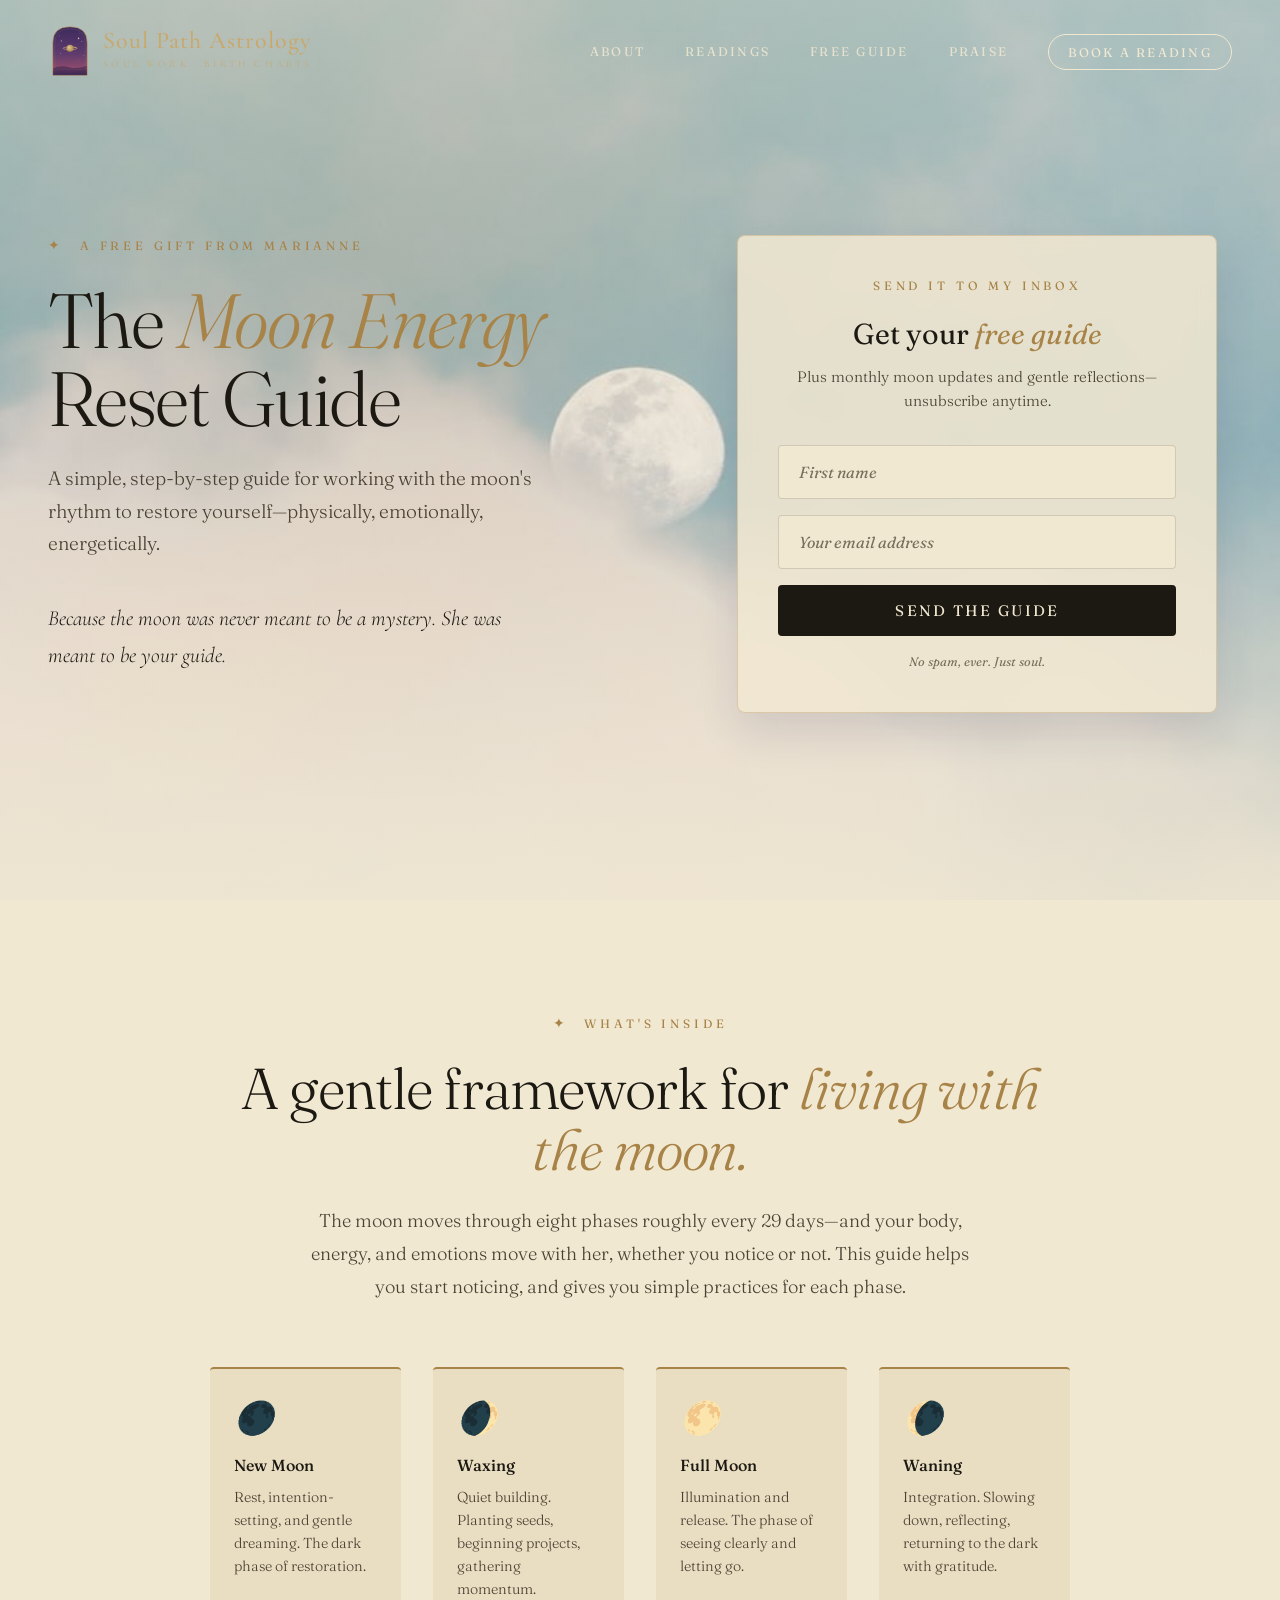
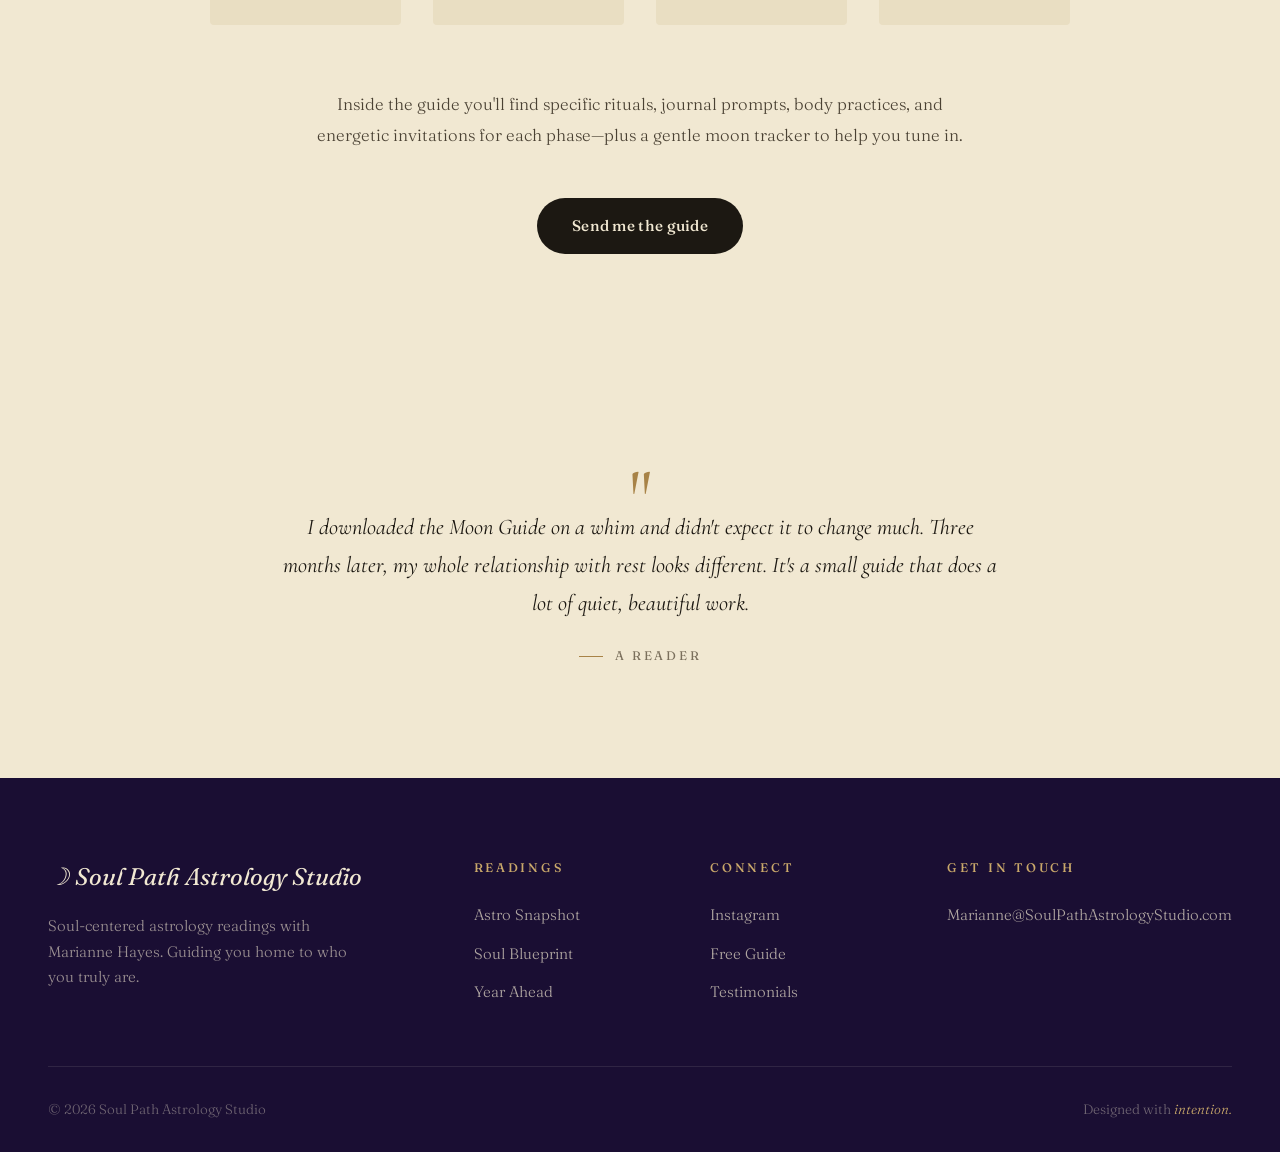
==== free-guide.html @ 790f0079 "Add files via upload" ====
<!DOCTYPE html>
<html lang="en">
<head>
<meta charset="UTF-8">
<meta name="viewport" content="width=device-width, initial-scale=1.0">
<title>Free Moon Energy Reset Guide — Soul Path Astrology Studio</title>
<meta name="description" content="A free step-by-step guide for working with the Moon to restore physically and emotionally. By Marianne Hayes.">
<link rel="preconnect" href="https://fonts.googleapis.com">
<link rel="preconnect" href="https://fonts.gstatic.com" crossorigin>
<link href="https://fonts.googleapis.com/css2?family=Fraunces:ital,opsz,wght@0,9..144,300;0,9..144,400;0,9..144,500;0,9..144,600;1,9..144,300;1,9..144,400;1,9..144,500&family=Cormorant+Garamond:ital,wght@0,300;0,400;0,500;1,300;1,400;1,500&display=swap" rel="stylesheet">
<link rel="stylesheet" href="styles.css">
</head>
<body>

<!-- NAVIGATION -->
<nav class="main-nav" id="mainNav">
  <a href="index.html" class="logo">
    <svg class="logo-mark" viewBox="0 0 80 100" xmlns="http://www.w3.org/2000/svg">
      <defs>
        <linearGradient id="logoSky" x1="0" y1="0" x2="0" y2="1">
          <stop offset="0%" stop-color="#3D2A5C"/>
          <stop offset="55%" stop-color="#5D3B6E"/>
          <stop offset="85%" stop-color="#8C4A6B"/>
          <stop offset="100%" stop-color="#3D2854"/>
        </linearGradient>
        <radialGradient id="saturnGrad" cx="40%" cy="40%" r="60%">
          <stop offset="0%" stop-color="#E0C896"/>
          <stop offset="100%" stop-color="#A88347"/>
        </radialGradient>
      </defs>
      <path d="M 8 95 L 8 35 Q 8 5 40 5 Q 72 5 72 35 L 72 95 Z" fill="url(#logoSky)" stroke="#C9A86A" stroke-width="1.2"/>
      <path d="M 12 92 L 12 36 Q 12 9 40 9 Q 68 9 68 36 L 68 92" fill="none" stroke="#C9A86A" stroke-width="0.4" opacity="0.5"/>
      <g fill="#F1E8D2">
        <circle cx="20" cy="22" r="0.6" opacity="0.7"/><circle cx="58" cy="18" r="0.5" opacity="0.6"/>
        <circle cx="62" cy="32" r="0.8" opacity="0.9"/><circle cx="18" cy="38" r="0.5" opacity="0.6"/>
        <circle cx="22" cy="55" r="0.7" opacity="0.7"/><circle cx="14" cy="70" r="0.5" opacity="0.5"/>
        <circle cx="65" cy="58" r="0.6" opacity="0.7"/><circle cx="55" cy="68" r="0.5" opacity="0.6"/>
      </g>
      <g fill="#F1E8D2" opacity="0.95">
        <path d="M 56 24 L 56.6 26 L 58.5 26.5 L 56.6 27 L 56 29 L 55.4 27 L 53.5 26.5 L 55.4 26 Z"/>
        <path d="M 24 30 L 24.4 31.2 L 25.6 31.5 L 24.4 31.8 L 24 33 L 23.6 31.8 L 22.4 31.5 L 23.6 31.2 Z"/>
        <path d="M 50 42 L 50.4 43 L 51.4 43.3 L 50.4 43.6 L 50 44.5 L 49.6 43.6 L 48.6 43.3 L 49.6 43 Z"/>
      </g>
      <ellipse cx="40" cy="45" rx="13" ry="2.5" fill="none" stroke="#C9A86A" stroke-width="0.9"/>
      <ellipse cx="40" cy="45" rx="13" ry="2.5" fill="none" stroke="#DDBE7E" stroke-width="0.4" opacity="0.6"/>
      <circle cx="40" cy="45" r="6.5" fill="url(#saturnGrad)"/>
      <ellipse cx="40" cy="45" rx="13" ry="2.5" fill="none" stroke="#C9A86A" stroke-width="0.9" stroke-dasharray="9 30" stroke-dashoffset="-6"/>
      <path d="M 9 82 Q 22 76 38 80 Q 52 84 71 78 L 71 95 L 9 95 Z" fill="#3D2854" opacity="0.6"/>
      <path d="M 9 86 Q 22 82 38 84 Q 52 86 71 83" fill="none" stroke="#C9A86A" stroke-width="0.3" opacity="0.4"/>
    </svg>
    <div>
      <div class="logo-text">Soul Path Astrology</div>
      <span class="logo-sub">Soul Work · Birth Charts</span>
    </div>
  </a>
  <button class="menu-toggle" id="menuToggle">☰</button>
  <ul class="nav-links" id="navLinks">
    <li><a href="index.html#about">About</a></li>
    <li><a href="index.html#readings">Readings</a></li>
    <li><a href="free-guide.html">Free Guide</a></li>
    <li><a href="index.html#testimonials">Praise</a></li>
    <li><a href="index.html#readings" class="nav-cta">Book a Reading</a></li>
  </ul>
</nav>

<!-- GUIDE HERO with moon photo background -->
<header class="guide-hero">
  <div class="guide-hero-content">
    <div>
      <div class="section-label">A Free Gift From Marianne</div>
      <h1>The <em>Moon Energy</em> Reset Guide</h1>
      <p class="lede">
        A simple, step-by-step guide for working with the moon's rhythm 
        to restore yourself—physically, emotionally, energetically.
      </p>
      <p class="lede" style="font-style: italic; font-family: 'Cormorant Garamond', serif; font-size: 1.35rem; color: var(--ink); max-width: 480px;">
        Because the moon was never meant to be a mystery. She was meant to be your guide.
      </p>
    </div>
    <div>
      <form class="guide-form" onsubmit="event.preventDefault(); this.querySelector('button').textContent='✓ Check Your Inbox'; this.querySelector('button').style.background='var(--gold)'; this.querySelector('button').style.color='var(--ink)';">
        <div class="guide-form-label">Send it to my inbox</div>
        <h3>Get your <em>free guide</em></h3>
        <p>Plus monthly moon updates and gentle reflections—unsubscribe anytime.</p>
        <input type="text" placeholder="First name" required>
        <input type="email" placeholder="Your email address" required>
        <button type="submit">Send the guide</button>
        <div class="guide-form-note">No spam, ever. Just soul.</div>
      </form>
    </div>
  </div>
</header>

<!-- WHAT'S INSIDE -->
<section class="guide-content">
  <div class="guide-content-inner">
    <div class="section-label" style="justify-content: center;">What's Inside</div>
    <h2>A gentle framework for <em>living with the moon.</em></h2>
    <p style="font-size: 1.15rem; line-height: 1.8; color: var(--ink-soft); max-width: 680px; margin: 1.5rem auto 0; font-weight: 300;">
      The moon moves through eight phases roughly every 29 days—and your body, energy, and 
      emotions move with her, whether you notice or not. This guide helps you start noticing, 
      and gives you simple practices for each phase.
    </p>
    
    <div class="guide-preview-grid">
      <div class="guide-preview-item">
        <span class="guide-preview-phase">🌑</span>
        <h4>New Moon</h4>
        <p>Rest, intention-setting, and gentle dreaming. The dark phase of restoration.</p>
      </div>
      <div class="guide-preview-item">
        <span class="guide-preview-phase">🌒</span>
        <h4>Waxing</h4>
        <p>Quiet building. Planting seeds, beginning projects, gathering momentum.</p>
      </div>
      <div class="guide-preview-item">
        <span class="guide-preview-phase">🌕</span>
        <h4>Full Moon</h4>
        <p>Illumination and release. The phase of seeing clearly and letting go.</p>
      </div>
      <div class="guide-preview-item">
        <span class="guide-preview-phase">🌘</span>
        <h4>Waning</h4>
        <p>Integration. Slowing down, reflecting, returning to the dark with gratitude.</p>
      </div>
    </div>
    
    <p style="font-size: 1.05rem; line-height: 1.8; color: var(--ink-soft); max-width: 680px; margin: 2rem auto; font-weight: 300; text-align: center;">
      Inside the guide you'll find specific rituals, journal prompts, body practices, and 
      energetic invitations for each phase—plus a gentle moon tracker to help you tune in.
    </p>
    
    <div style="text-align: center; margin-top: 3rem;">
      <a href="#top" class="btn-primary" style="background: var(--ink); color: var(--cream);">Send me the guide</a>
    </div>
  </div>
</section>

<!-- TESTIMONIAL -->
<section class="testimonials" style="padding: 5rem 3rem;">
  <div class="container">
    <div class="testimonial" style="max-width: 720px; margin: 0 auto; text-align: center;">
      <span class="testimonial-mark" style="margin: 0 auto;">"</span>
      <p style="font-size: 1.4rem;">
        I downloaded the Moon Guide on a whim and didn't expect it to change much. 
        Three months later, my whole relationship with rest looks different. It's a 
        small guide that does a lot of quiet, beautiful work.
      </p>
      <div class="testimonial-author" style="justify-content: center;">A reader</div>
    </div>
  </div>
</section>

<!-- FOOTER -->
<footer>
  <div class="footer-grid">
    <div class="footer-brand">
      <h3>☽ Soul Path Astrology Studio</h3>
      <p>Soul-centered astrology readings with Marianne Hayes. Guiding you home to who you truly are.</p>
    </div>
    <div class="footer-col">
      <h4>Readings</h4>
      <ul>
        <li><a href="astro-snapshot.html">Astro Snapshot</a></li>
        <li><a href="soul-blueprint.html">Soul Blueprint</a></li>
        <li><a href="year-ahead.html">Year Ahead</a></li>
      </ul>
    </div>
    <div class="footer-col">
      <h4>Connect</h4>
      <ul>
        <li><a href="https://www.instagram.com/soulpathastrostudio/">Instagram</a></li>
        <li><a href="free-guide.html">Free Guide</a></li>
        <li><a href="index.html#testimonials">Testimonials</a></li>
      </ul>
    </div>
    <div class="footer-col">
      <h4>Get in Touch</h4>
      <ul>
        <li><a href="mailto:Marianne@SoulPathAstrologyStudio.com">Marianne@SoulPathAstrologyStudio.com</a></li>
      </ul>
    </div>
  </div>
  <div class="footer-bottom">
    <div>© 2026 Soul Path Astrology Studio</div>
    <div>Designed with <em>intention.</em></div>
  </div>
</footer>

<script src="script.js"></script>
</body>
</html>
---- styles.css ----
/* ============================================================
   SOUL PATH ASTROLOGY — Shared Stylesheet
   ============================================================ */

:root {
  --cream: #F1E8D2;
  --cream-warm: #E9DEC2;
  --cream-deep: #DDD0AE;
  --ink: #1C1812;
  --ink-soft: #4A4133;
  --ink-mute: #7A6F5C;
  --gold: #A88347;
  --gold-light: #C9A86A;
  --gold-bright: #DDBE7E;
  --night: #2D2150;
  --night-deep: #1A0E33;
  --night-glow: #5D3B7C;
  --night-rose: #8C4A6B;
  --pink-mist: #E8C6D8;
  --terra: #8C4A38;
}

* { box-sizing: border-box; margin: 0; padding: 0; }
html { scroll-behavior: smooth; }

body {
  font-family: 'Fraunces', Georgia, serif;
  background: var(--cream);
  color: var(--ink);
  line-height: 1.6;
  font-weight: 400;
  overflow-x: hidden;
}

img { display: block; max-width: 100%; }

/* ===== NAVIGATION ===== */
nav.main-nav {
  position: fixed;
  top: 0; left: 0; right: 0;
  z-index: 100;
  padding: 1.5rem 3rem;
  display: flex;
  justify-content: space-between;
  align-items: center;
  transition: background 0.4s ease, padding 0.4s ease, box-shadow 0.4s ease;
}

nav.main-nav.scrolled,
nav.main-nav.solid {
  background: var(--cream);
  padding: 1rem 3rem;
  box-shadow: 0 1px 0 rgba(28,24,18,0.06);
}

.logo {
  display: flex;
  align-items: center;
  gap: 0.7rem;
  text-decoration: none;
  transition: opacity 0.3s;
}

.logo:hover { opacity: 0.85; }

.logo-mark {
  width: 44px;
  height: 54px;
  flex-shrink: 0;
}

.logo-text {
  font-family: 'Cormorant Garamond', serif;
  font-size: 1.5rem;
  font-weight: 500;
  letter-spacing: 0.04em;
  color: var(--gold-light);
  line-height: 1;
  transition: color 0.4s;
  white-space: nowrap;
}

nav.main-nav.scrolled .logo-text,
nav.main-nav.solid .logo-text { color: var(--gold); }

.logo-sub {
  display: block;
  font-family: 'Cormorant Garamond', serif;
  font-size: 0.62rem;
  letter-spacing: 0.32em;
  text-transform: uppercase;
  color: var(--gold-light);
  margin-top: 4px;
  opacity: 0.8;
  transition: color 0.4s;
}

nav.main-nav.scrolled .logo-sub,
nav.main-nav.solid .logo-sub { color: var(--gold); }

.nav-links {
  display: flex;
  gap: 2.5rem;
  list-style: none;
  align-items: center;
}

.nav-links a {
  color: var(--cream);
  text-decoration: none;
  font-size: 0.78rem;
  letter-spacing: 0.18em;
  text-transform: uppercase;
  font-weight: 400;
  transition: color 0.4s, opacity 0.3s;
  opacity: 0.85;
}

nav.main-nav.scrolled .nav-links a,
nav.main-nav.solid .nav-links a { color: var(--ink); }

.nav-links a:hover { opacity: 1; color: var(--gold-light); }
nav.main-nav.scrolled .nav-links a:hover,
nav.main-nav.solid .nav-links a:hover { color: var(--gold); }

.nav-cta {
  border: 1px solid currentColor;
  padding: 0.6rem 1.2rem !important;
  border-radius: 999px;
  opacity: 1 !important;
}

.menu-toggle { display: none; background: none; border: none; color: var(--gold-light); cursor: pointer; font-size: 1.4rem; }
nav.main-nav.scrolled .menu-toggle,
nav.main-nav.solid .menu-toggle { color: var(--gold); }

/* ===== HERO ===== */
.hero {
  min-height: 100vh;
  background: var(--night);
  color: var(--cream);
  position: relative;
  overflow: hidden;
  display: flex;
  align-items: center;
  padding: 8rem 3rem 6rem;
}

.hero::before {
  content: "";
  position: absolute;
  inset: 0;
  background: 
    radial-gradient(ellipse at 15% 25%, rgba(221,190,126,0.15) 0%, transparent 45%),
    radial-gradient(ellipse at 85% 75%, rgba(140,74,107,0.22) 0%, transparent 55%),
    radial-gradient(ellipse at 50% 100%, rgba(93,59,124,0.4) 0%, transparent 60%),
    var(--night);
  z-index: 0;
}

.stars {
  position: absolute;
  inset: 0;
  z-index: 1;
  opacity: 0.85;
  pointer-events: none;
}

.star {
  position: absolute;
  background: var(--cream);
  border-radius: 50%;
  animation: twinkle 4s ease-in-out infinite;
}

.star.big {
  box-shadow: 0 0 6px rgba(241,232,210,0.8), 0 0 12px rgba(221,190,126,0.4);
}

.star.glow {
  background: var(--gold-bright);
  box-shadow: 0 0 8px rgba(221,190,126,0.8);
}

.shooting-star {
  position: absolute;
  width: 80px;
  height: 1px;
  background: linear-gradient(90deg, transparent, var(--cream), transparent);
  opacity: 0;
  animation: shoot 12s ease-in infinite;
}

@keyframes twinkle {
  0%, 100% { opacity: 0.25; transform: scale(0.85); }
  50% { opacity: 1; transform: scale(1); }
}

@keyframes shoot {
  0% { opacity: 0; transform: translateX(0) translateY(0) rotate(20deg); }
  10% { opacity: 0.9; }
  20% { opacity: 0; transform: translateX(400px) translateY(140px) rotate(20deg); }
  100% { opacity: 0; transform: translateX(400px) translateY(140px) rotate(20deg); }
}

.hero-content {
  position: relative;
  z-index: 2;
  max-width: 1400px;
  margin: 0 auto;
  width: 100%;
  display: grid;
  grid-template-columns: 1.2fr 1fr;
  gap: 4rem;
  align-items: center;
}

.eyebrow {
  font-size: 0.75rem;
  letter-spacing: 0.32em;
  text-transform: uppercase;
  color: var(--gold-light);
  margin-bottom: 2rem;
  display: flex;
  align-items: center;
  gap: 1rem;
  opacity: 0;
  animation: fadeUp 1s ease 0.2s forwards;
}

.eyebrow::before {
  content: "";
  width: 40px;
  height: 1px;
  background: var(--gold-light);
}

.hero h1 {
  font-family: 'Fraunces', serif;
  font-size: clamp(3rem, 7vw, 5.8rem);
  line-height: 0.98;
  font-weight: 300;
  letter-spacing: -0.02em;
  margin-bottom: 2rem;
  opacity: 0;
  animation: fadeUp 1.2s ease 0.4s forwards;
}

.hero h1 em {
  font-style: italic;
  font-weight: 400;
  color: var(--gold-light);
  font-feature-settings: "swsh" 1;
}

.hero-tagline {
  font-size: 1.15rem;
  line-height: 1.7;
  color: rgba(241,232,210,0.85);
  max-width: 480px;
  margin-bottom: 3rem;
  font-weight: 300;
  opacity: 0;
  animation: fadeUp 1.2s ease 0.6s forwards;
}

.hero-ctas {
  display: flex;
  gap: 1.5rem;
  align-items: center;
  flex-wrap: wrap;
  opacity: 0;
  animation: fadeUp 1.2s ease 0.8s forwards;
}

@keyframes fadeUp {
  from { opacity: 0; transform: translateY(20px); }
  to { opacity: 1; transform: translateY(0); }
}

.btn-primary {
  background: var(--gold);
  color: var(--night);
  padding: 1rem 2.2rem;
  border: none;
  border-radius: 999px;
  font-family: 'Fraunces', serif;
  font-size: 0.95rem;
  font-weight: 500;
  letter-spacing: 0.02em;
  cursor: pointer;
  text-decoration: none;
  display: inline-block;
  transition: all 0.3s ease;
}

.btn-primary:hover {
  background: var(--gold-light);
  transform: translateY(-2px);
  box-shadow: 0 8px 24px rgba(168,131,71,0.3);
}

.btn-text {
  color: var(--cream);
  text-decoration: none;
  font-size: 0.85rem;
  letter-spacing: 0.18em;
  text-transform: uppercase;
  border-bottom: 1px solid rgba(241,232,210,0.4);
  padding-bottom: 4px;
  transition: all 0.3s;
}

.btn-text:hover {
  color: var(--gold-light);
  border-color: var(--gold-light);
}

.btn-text.ink { color: var(--ink); border-bottom-color: var(--gold); }
.btn-text.ink:hover { color: var(--gold); }

.hero-wheel {
  position: relative;
  width: 100%;
  aspect-ratio: 1;
  max-width: 480px;
  margin: 0 auto;
  opacity: 0;
  animation: fadeIn 2s ease 0.8s forwards, rotate 240s linear infinite;
}

@keyframes fadeIn { to { opacity: 0.9; } }
@keyframes rotate { to { transform: rotate(360deg); } }

.hero-wheel svg { width: 100%; height: 100%; }

/* ===== QUOTE STRIP ===== */
.quote-strip {
  background: var(--cream-warm);
  padding: 2.5rem 3rem;
  text-align: center;
  border-bottom: 1px solid rgba(28,24,18,0.08);
}

.quote-strip p {
  font-family: 'Cormorant Garamond', serif;
  font-style: italic;
  font-size: 1.4rem;
  color: var(--ink-soft);
  font-weight: 300;
  max-width: 760px;
  margin: 0 auto;
}

.quote-strip cite {
  display: block;
  font-style: normal;
  font-size: 0.75rem;
  letter-spacing: 0.3em;
  text-transform: uppercase;
  color: var(--gold);
  margin-top: 1rem;
  font-family: 'Fraunces', serif;
}

/* ===== SECTION COMMON ===== */
section { padding: 7rem 3rem; }
.container { max-width: 1200px; margin: 0 auto; }

.section-label {
  font-size: 0.75rem;
  letter-spacing: 0.32em;
  text-transform: uppercase;
  color: var(--gold);
  margin-bottom: 1.5rem;
  display: flex;
  align-items: center;
  gap: 1rem;
}

.section-label::before {
  content: "✦";
  color: var(--gold);
  font-size: 0.9rem;
}

h2 {
  font-family: 'Fraunces', serif;
  font-size: clamp(2.2rem, 4.5vw, 3.6rem);
  line-height: 1.05;
  font-weight: 300;
  letter-spacing: -0.015em;
  margin-bottom: 1.5rem;
  color: var(--ink);
}

h2 em { font-style: italic; color: var(--gold); }

.lede {
  font-size: 1.15rem;
  line-height: 1.7;
  color: var(--ink-soft);
  max-width: 580px;
  font-weight: 300;
}

/* ===== ABOUT ===== */
.about { background: var(--cream); position: relative; }

.about-grid {
  display: grid;
  grid-template-columns: 1fr 1.3fr;
  gap: 5rem;
  align-items: center;
}

.about-image {
  position: relative;
  aspect-ratio: 4/5;
  max-width: 440px;
  margin: 0 auto;
}

.about-image-frame {
  position: relative;
  width: 100%;
  height: 100%;
  border-radius: 50% 50% 4px 4px / 30% 30% 4px 4px;
  overflow: hidden;
  box-shadow: 0 20px 50px rgba(45, 33, 80, 0.18);
}

.about-image-frame img {
  width: 100%;
  height: 100%;
  object-fit: cover;
  object-position: 50% 8%;
  display: block;
}

.about-image::before {
  content: "";
  position: absolute;
  inset: -16px -16px -8px -16px;
  border-radius: 50% 50% 4px 4px / 30% 30% 4px 4px;
  border: 1px solid var(--gold);
  opacity: 0.5;
  z-index: 0;
}

.about-image::after {
  content: "";
  position: absolute;
  inset: 30px;
  border-radius: 50%;
  background: radial-gradient(circle, rgba(168,131,71,0.18), transparent 70%);
  z-index: -1;
  filter: blur(20px);
}

.about-ornament {
  position: absolute;
  top: -28px;
  left: 50%;
  transform: translateX(-50%);
  width: 40px;
  height: 40px;
  z-index: 2;
}

.about-text h2 { margin-bottom: 2rem; }

.about-text p {
  font-size: 1.08rem;
  line-height: 1.8;
  color: var(--ink-soft);
  margin-bottom: 1.2rem;
  font-weight: 300;
}

.about-text p strong { color: var(--ink); font-weight: 500; }

.signature {
  font-family: 'Cormorant Garamond', serif;
  font-style: italic;
  font-size: 1.8rem;
  color: var(--gold);
  margin-top: 2rem;
  font-weight: 400;
}

/* ===== SERVICES ===== */
.services {
  position: relative;
  text-align: center;
  background: var(--cream-warm);
  overflow: hidden;
}

.services.with-bg {
  background-image: url('images/pink-arch.jpg');
  background-size: cover;
  background-position: center;
  background-attachment: fixed;
}

.services.with-bg::before {
  content: "";
  position: absolute;
  inset: 0;
  background: linear-gradient(180deg, 
    rgba(241,232,210,0.92) 0%, 
    rgba(232,198,216,0.7) 40%,
    rgba(232,198,216,0.6) 60%,
    rgba(241,232,210,0.92) 100%);
  z-index: 0;
}

.services .container { position: relative; z-index: 1; }

.services-header { margin-bottom: 5rem; }
.services-header .section-label { justify-content: center; }
.services-header .lede { margin: 1.5rem auto 0; }

.services-grid {
  display: grid;
  grid-template-columns: repeat(3, 1fr);
  gap: 2rem;
  text-align: left;
}

.service-card {
  background: var(--cream);
  padding: 3rem 2.5rem;
  border-radius: 4px;
  position: relative;
  transition: transform 0.4s ease, box-shadow 0.4s ease;
  border: 1px solid rgba(28,24,18,0.05);
  display: flex;
  flex-direction: column;
}

.service-card.featured {
  background: var(--ink);
  color: var(--cream);
}

.service-card:hover {
  transform: translateY(-6px);
  box-shadow: 0 20px 40px rgba(45,33,80,0.15);
}

.service-icon {
  font-family: 'Cormorant Garamond', serif;
  font-size: 2.2rem;
  color: var(--gold);
  margin-bottom: 1.5rem;
  display: block;
}

.service-card.featured .service-icon { color: var(--gold-light); }

.service-card h3 {
  font-family: 'Fraunces', serif;
  font-size: 1.7rem;
  font-weight: 400;
  line-height: 1.15;
  margin-bottom: 1rem;
  letter-spacing: -0.01em;
}

.service-card h3 em { font-style: italic; color: var(--gold); }
.service-card.featured h3 em { color: var(--gold-light); }

.service-price {
  font-family: 'Cormorant Garamond', serif;
  font-size: 1.1rem;
  color: var(--ink-mute);
  margin-bottom: 1.5rem;
  font-style: italic;
}

.service-card.featured .service-price { color: rgba(241,232,210,0.6); }

.service-card p {
  font-size: 0.98rem;
  line-height: 1.7;
  color: var(--ink-soft);
  font-weight: 300;
  margin-bottom: 2rem;
}

.service-card.featured p { color: rgba(241,232,210,0.78); }

.service-features {
  list-style: none;
  margin-bottom: 2rem;
  flex-grow: 1;
}

.service-features li {
  padding: 0.5rem 0;
  font-size: 0.92rem;
  color: var(--ink-soft);
  border-bottom: 1px solid rgba(28,24,18,0.06);
  position: relative;
  padding-left: 1.5rem;
}

.service-features li::before {
  content: "✦";
  position: absolute;
  left: 0;
  color: var(--gold);
  font-size: 0.7rem;
}

.service-card.featured .service-features li {
  color: rgba(241,232,210,0.75);
  border-bottom-color: rgba(241,232,210,0.1);
}

.service-cta {
  display: inline-block;
  color: var(--ink);
  text-decoration: none;
  font-size: 0.78rem;
  letter-spacing: 0.22em;
  text-transform: uppercase;
  border-bottom: 1px solid var(--gold);
  padding-bottom: 4px;
  transition: all 0.3s;
  align-self: flex-start;
}

.service-card.featured .service-cta { color: var(--cream); }
.service-cta:hover { color: var(--gold); letter-spacing: 0.28em; }

.featured-tag {
  position: absolute;
  top: 1.5rem;
  right: 1.5rem;
  background: var(--gold);
  color: var(--ink);
  padding: 0.3rem 0.8rem;
  border-radius: 999px;
  font-size: 0.65rem;
  letter-spacing: 0.18em;
  text-transform: uppercase;
  font-weight: 500;
}

/* ===== BIRTH CHART EXPLAINER ===== */
.explainer { background: var(--cream); position: relative; overflow: hidden; }

.explainer-grid {
  display: grid;
  grid-template-columns: 1fr 1fr;
  gap: 5rem;
  align-items: center;
}

.chart-illustration {
  aspect-ratio: 1;
  max-width: 480px;
  width: 100%;
  margin: 0 auto;
}

.chart-illustration svg { width: 100%; height: 100%; }

.explainer-text p {
  font-size: 1.08rem;
  line-height: 1.85;
  color: var(--ink-soft);
  margin-bottom: 1.3rem;
  font-weight: 300;
}

.explainer-text .highlight {
  font-family: 'Cormorant Garamond', serif;
  font-style: italic;
  font-size: 1.4rem;
  color: var(--ink);
  line-height: 1.5;
  padding: 1.5rem 0;
  border-top: 1px solid rgba(168,131,71,0.3);
  border-bottom: 1px solid rgba(168,131,71,0.3);
  margin: 2rem 0;
  font-weight: 400;
}

/* ===== FREE GUIDE BANNER (homepage version) ===== */
.free-guide {
  background: var(--night);
  color: var(--cream);
  text-align: center;
  position: relative;
  overflow: hidden;
}

.free-guide::before {
  content: "";
  position: absolute;
  inset: 0;
  background: 
    radial-gradient(ellipse at 30% 50%, rgba(221,190,126,0.18), transparent 60%),
    radial-gradient(ellipse at 70% 50%, rgba(140,74,107,0.22), transparent 60%),
    radial-gradient(ellipse at 50% 0%, rgba(93,59,124,0.35), transparent 70%);
}

.free-guide-content { position: relative; z-index: 1; max-width: 700px; margin: 0 auto; }

.free-guide .section-label { color: var(--gold-light); justify-content: center; }
.free-guide .section-label::before { color: var(--gold-light); }

.free-guide h2 { color: var(--cream); margin-bottom: 1.5rem; }
.free-guide h2 em { color: var(--gold-light); }

.free-guide p {
  font-size: 1.1rem;
  line-height: 1.7;
  color: rgba(241,232,210,0.8);
  margin-bottom: 2.5rem;
  font-weight: 300;
}

.moon-decoration {
  width: 60px;
  height: 60px;
  margin: 0 auto 2rem;
  position: relative;
}

/* ===== TESTIMONIALS ===== */
.testimonials { background: var(--cream); text-align: center; }
.testimonials-header { margin-bottom: 5rem; }
.testimonials-header .section-label { justify-content: center; }

.testimonials-grid {
  display: grid;
  grid-template-columns: repeat(3, 1fr);
  gap: 3rem;
  text-align: left;
}

.testimonial { padding: 2rem 0; position: relative; }

.testimonial-mark {
  font-family: 'Cormorant Garamond', serif;
  font-size: 5rem;
  line-height: 0.5;
  color: var(--gold);
  margin-bottom: 1rem;
  display: block;
  height: 30px;
}

.testimonial p {
  font-family: 'Cormorant Garamond', serif;
  font-style: italic;
  font-size: 1.15rem;
  line-height: 1.7;
  color: var(--ink);
  margin-bottom: 1.5rem;
  font-weight: 400;
}

.testimonial-author {
  font-size: 0.78rem;
  letter-spacing: 0.22em;
  text-transform: uppercase;
  color: var(--ink-mute);
  display: flex;
  align-items: center;
  gap: 0.75rem;
}

.testimonial-author::before {
  content: "";
  width: 24px;
  height: 1px;
  background: var(--gold);
}

/* ===== NEWSLETTER ===== */
.newsletter {
  background: var(--cream-warm);
  text-align: center;
  padding: 6rem 3rem;
}

.newsletter-content { max-width: 560px; margin: 0 auto; }
.newsletter .section-label { justify-content: center; }
.newsletter h2 { font-size: clamp(1.8rem, 3vw, 2.6rem); margin-bottom: 1rem; }

.newsletter p {
  color: var(--ink-soft);
  margin-bottom: 2.5rem;
  font-size: 1.05rem;
  font-weight: 300;
}

.newsletter-form {
  display: flex;
  gap: 0.75rem;
  background: var(--cream);
  padding: 0.5rem;
  border-radius: 999px;
  border: 1px solid rgba(28,24,18,0.1);
  max-width: 480px;
  margin: 0 auto;
}

.newsletter-form input {
  flex: 1;
  background: none;
  border: none;
  padding: 0.8rem 1.2rem;
  font-family: 'Fraunces', serif;
  font-size: 1rem;
  color: var(--ink);
  outline: none;
}

.newsletter-form input::placeholder { color: var(--ink-mute); font-style: italic; }

.newsletter-form button {
  background: var(--ink);
  color: var(--cream);
  border: none;
  padding: 0.8rem 1.8rem;
  border-radius: 999px;
  font-family: 'Fraunces', serif;
  font-size: 0.85rem;
  letter-spacing: 0.15em;
  text-transform: uppercase;
  cursor: pointer;
  transition: background 0.3s;
}

.newsletter-form button:hover { background: var(--gold); color: var(--ink); }

/* ===== FOOTER ===== */
footer { background: var(--night-deep); color: var(--cream); padding: 5rem 3rem 2rem; }

.footer-grid {
  max-width: 1200px;
  margin: 0 auto;
  display: grid;
  grid-template-columns: 2fr 1fr 1fr 1.5fr;
  gap: 3rem;
  padding-bottom: 3rem;
  border-bottom: 1px solid rgba(241,232,210,0.1);
}

.footer-brand h3 {
  font-family: 'Fraunces', serif;
  font-style: italic;
  font-weight: 400;
  font-size: 1.5rem;
  margin-bottom: 1rem;
  color: var(--cream);
}

.footer-brand p {
  color: rgba(241,232,210,0.6);
  font-size: 0.95rem;
  line-height: 1.7;
  max-width: 320px;
  font-weight: 300;
}

.footer-col h4 {
  font-family: 'Fraunces', serif;
  font-size: 0.78rem;
  letter-spacing: 0.22em;
  text-transform: uppercase;
  color: var(--gold-light);
  margin-bottom: 1.5rem;
  font-weight: 500;
}

.footer-col ul { list-style: none; }
.footer-col li { margin-bottom: 0.8rem; }

.footer-col a {
  color: rgba(241,232,210,0.7);
  text-decoration: none;
  font-size: 0.95rem;
  transition: color 0.3s;
  font-weight: 300;
}

.footer-col a:hover { color: var(--gold-light); }

.footer-bottom {
  max-width: 1200px;
  margin: 2rem auto 0;
  display: flex;
  justify-content: space-between;
  align-items: center;
  color: rgba(241,232,210,0.4);
  font-size: 0.85rem;
  font-weight: 300;
}

.footer-bottom em { font-style: italic; color: var(--gold-light); }

/* ============================================================
   READING DETAIL PAGES
   ============================================================ */

.reading-hero {
  padding: 9rem 3rem 5rem;
  background: var(--cream);
  position: relative;
  overflow: hidden;
}

.reading-hero-grid {
  max-width: 1200px;
  margin: 0 auto;
  display: grid;
  grid-template-columns: 1.3fr 1fr;
  gap: 5rem;
  align-items: center;
}

.breadcrumb {
  font-size: 0.75rem;
  letter-spacing: 0.22em;
  text-transform: uppercase;
  color: var(--ink-mute);
  margin-bottom: 2rem;
}

.breadcrumb a { color: var(--gold); text-decoration: none; }
.breadcrumb a:hover { text-decoration: underline; }

.reading-title {
  font-family: 'Fraunces', serif;
  font-size: clamp(2.6rem, 5.5vw, 4.4rem);
  line-height: 1;
  font-weight: 300;
  letter-spacing: -0.02em;
  margin-bottom: 1.5rem;
  color: var(--ink);
}

.reading-title em { font-style: italic; color: var(--gold); }

.reading-subtitle {
  font-family: 'Cormorant Garamond', serif;
  font-style: italic;
  font-size: 1.4rem;
  color: var(--ink-soft);
  margin-bottom: 2rem;
  font-weight: 400;
  line-height: 1.4;
}

.reading-meta {
  display: flex;
  gap: 2.5rem;
  margin-bottom: 2.5rem;
  padding: 1.5rem 0;
  border-top: 1px solid rgba(168,131,71,0.3);
  border-bottom: 1px solid rgba(168,131,71,0.3);
  flex-wrap: wrap;
}

.meta-item { display: flex; flex-direction: column; gap: 0.25rem; }

.meta-label {
  font-size: 0.7rem;
  letter-spacing: 0.22em;
  text-transform: uppercase;
  color: var(--ink-mute);
}

.meta-value {
  font-family: 'Cormorant Garamond', serif;
  font-size: 1.3rem;
  color: var(--ink);
  font-weight: 500;
}

.meta-value em { color: var(--gold); font-style: italic; }

.reading-illustration {
  aspect-ratio: 1;
  max-width: 460px;
  width: 100%;
  margin: 0 auto;
}

.reading-illustration svg { width: 100%; height: 100%; }

/* Reading content sections */
.reading-content {
  background: var(--cream-warm);
  padding: 7rem 3rem;
}

.reading-content-inner {
  max-width: 880px;
  margin: 0 auto;
}

.reading-content h2 {
  font-size: clamp(1.8rem, 3.5vw, 2.6rem);
  margin-bottom: 1.5rem;
}

.reading-content p {
  font-size: 1.1rem;
  line-height: 1.85;
  color: var(--ink-soft);
  margin-bottom: 1.5rem;
  font-weight: 300;
}

.reading-content p strong { color: var(--ink); font-weight: 500; }

.includes-grid {
  display: grid;
  grid-template-columns: repeat(2, 1fr);
  gap: 1.5rem;
  margin: 3rem 0;
}

.include-item {
  background: var(--cream);
  padding: 1.8rem;
  border-radius: 4px;
  border-left: 3px solid var(--gold);
}

.include-item h4 {
  font-family: 'Fraunces', serif;
  font-size: 1.15rem;
  font-weight: 500;
  margin-bottom: 0.5rem;
  color: var(--ink);
}

.include-item p {
  font-size: 0.95rem;
  line-height: 1.6;
  color: var(--ink-soft);
  margin: 0;
}

.process-list {
  list-style: none;
  margin: 3rem 0;
  counter-reset: step;
}

.process-list li {
  counter-increment: step;
  position: relative;
  padding: 1.5rem 0 1.5rem 4rem;
  border-bottom: 1px solid rgba(168,131,71,0.2);
}

.process-list li::before {
  content: counter(step, decimal-leading-zero);
  position: absolute;
  left: 0;
  top: 1.5rem;
  font-family: 'Cormorant Garamond', serif;
  font-size: 1.6rem;
  color: var(--gold);
  font-style: italic;
  font-weight: 500;
}

.process-list h4 {
  font-family: 'Fraunces', serif;
  font-size: 1.2rem;
  font-weight: 500;
  margin-bottom: 0.5rem;
  color: var(--ink);
}

.process-list p {
  margin: 0;
  font-size: 1rem;
  line-height: 1.6;
}

/* Reading booking section */
.reading-book {
  background: var(--night);
  color: var(--cream);
  padding: 7rem 3rem;
  text-align: center;
  position: relative;
  overflow: hidden;
}

.reading-book::before {
  content: "";
  position: absolute;
  inset: 0;
  background: 
    radial-gradient(ellipse at 50% 0%, rgba(93,59,124,0.5), transparent 70%),
    radial-gradient(ellipse at 80% 100%, rgba(140,74,107,0.3), transparent 60%);
}

.reading-book-content { position: relative; z-index: 1; max-width: 600px; margin: 0 auto; }

.reading-book h2 { color: var(--cream); margin-bottom: 1rem; }
.reading-book h2 em { color: var(--gold-light); }

.reading-book p {
  color: rgba(241,232,210,0.85);
  font-size: 1.1rem;
  margin-bottom: 2.5rem;
  font-weight: 300;
}

.price-tag {
  font-family: 'Cormorant Garamond', serif;
  font-size: 3rem;
  color: var(--gold-light);
  margin-bottom: 0.5rem;
  font-weight: 500;
}

.price-tag-sub {
  font-size: 0.85rem;
  letter-spacing: 0.22em;
  text-transform: uppercase;
  color: rgba(241,232,210,0.6);
  margin-bottom: 2.5rem;
}

/* FAQ */
.faq { background: var(--cream); padding: 7rem 3rem; }
.faq-inner { max-width: 800px; margin: 0 auto; }
.faq-inner .section-label { justify-content: center; }
.faq h2 { text-align: center; margin-bottom: 4rem; }

.faq-item {
  border-bottom: 1px solid rgba(168,131,71,0.25);
  padding: 1.5rem 0;
  cursor: pointer;
}

.faq-question {
  font-family: 'Fraunces', serif;
  font-size: 1.15rem;
  font-weight: 500;
  color: var(--ink);
  display: flex;
  justify-content: space-between;
  align-items: center;
  gap: 1rem;
}

.faq-question::after {
  content: "+";
  font-family: 'Cormorant Garamond', serif;
  font-size: 1.5rem;
  color: var(--gold);
  transition: transform 0.3s;
  flex-shrink: 0;
}

.faq-item.open .faq-question::after { transform: rotate(45deg); }

.faq-answer {
  max-height: 0;
  overflow: hidden;
  transition: max-height 0.4s ease, margin-top 0.3s ease;
  color: var(--ink-soft);
  font-size: 1.02rem;
  line-height: 1.7;
  font-weight: 300;
}

.faq-item.open .faq-answer {
  max-height: 500px;
  margin-top: 1rem;
}

/* ============================================================
   FREE GUIDE LANDING PAGE
   ============================================================ */

.guide-hero {
  min-height: 100vh;
  position: relative;
  overflow: hidden;
  display: flex;
  align-items: center;
  padding: 8rem 3rem 5rem;
  background-image: url('images/moon.jpg');
  background-size: cover;
  background-position: center;
  color: var(--ink);
}

.guide-hero::before {
  content: "";
  position: absolute;
  inset: 0;
  background: linear-gradient(
    180deg,
    rgba(241,232,210,0.55) 0%,
    rgba(241,232,210,0.3) 50%,
    rgba(241,232,210,0.85) 100%
  );
}

.guide-hero::after {
  content: "";
  position: absolute;
  inset: 0;
  background: radial-gradient(ellipse at 30% 30%, rgba(168,131,71,0.15), transparent 60%);
}

.guide-hero-content {
  position: relative;
  z-index: 1;
  max-width: 1200px;
  margin: 0 auto;
  width: 100%;
  display: grid;
  grid-template-columns: 1.2fr 1fr;
  gap: 4rem;
  align-items: center;
}

.guide-hero h1 {
  font-family: 'Fraunces', serif;
  font-size: clamp(2.8rem, 6vw, 5rem);
  line-height: 1.02;
  font-weight: 300;
  letter-spacing: -0.02em;
  margin-bottom: 1.5rem;
  color: var(--ink);
}

.guide-hero h1 em { font-style: italic; color: var(--gold); }

.guide-hero .lede {
  font-size: 1.2rem;
  margin-bottom: 2.5rem;
  color: var(--ink-soft);
  max-width: 520px;
}

.guide-form {
  background: rgba(241,232,210,0.85);
  backdrop-filter: blur(8px);
  border: 1px solid rgba(168,131,71,0.3);
  padding: 2.5rem;
  border-radius: 8px;
  max-width: 480px;
  margin: 0 auto;
  box-shadow: 0 20px 40px rgba(45,33,80,0.12);
}

.guide-form-label {
  font-size: 0.75rem;
  letter-spacing: 0.32em;
  text-transform: uppercase;
  color: var(--gold);
  margin-bottom: 1rem;
  text-align: center;
}

.guide-form h3 {
  font-family: 'Fraunces', serif;
  font-size: 1.8rem;
  font-weight: 400;
  margin-bottom: 0.5rem;
  text-align: center;
  color: var(--ink);
}

.guide-form h3 em { font-style: italic; color: var(--gold); }

.guide-form p {
  text-align: center;
  font-size: 0.95rem;
  color: var(--ink-soft);
  margin-bottom: 2rem;
  font-weight: 300;
}

.guide-form input {
  width: 100%;
  background: var(--cream);
  border: 1px solid rgba(28,24,18,0.15);
  padding: 1rem 1.2rem;
  margin-bottom: 1rem;
  font-family: 'Fraunces', serif;
  font-size: 1rem;
  color: var(--ink);
  border-radius: 4px;
  outline: none;
  transition: border-color 0.3s;
}

.guide-form input:focus { border-color: var(--gold); }
.guide-form input::placeholder { color: var(--ink-mute); font-style: italic; }

.guide-form button {
  width: 100%;
  background: var(--ink);
  color: var(--cream);
  border: none;
  padding: 1rem;
  border-radius: 4px;
  font-family: 'Fraunces', serif;
  font-size: 0.95rem;
  letter-spacing: 0.15em;
  text-transform: uppercase;
  cursor: pointer;
  transition: all 0.3s;
}

.guide-form button:hover { background: var(--gold); color: var(--ink); transform: translateY(-2px); }

.guide-form-note {
  text-align: center;
  font-size: 0.78rem;
  color: var(--ink-mute);
  margin-top: 1rem;
  font-style: italic;
}

.guide-content {
  background: var(--cream);
  padding: 7rem 3rem;
}

.guide-content-inner {
  max-width: 860px;
  margin: 0 auto;
  text-align: center;
}

.guide-preview-grid {
  display: grid;
  grid-template-columns: repeat(4, 1fr);
  gap: 2rem;
  margin: 4rem 0;
  text-align: left;
}

.guide-preview-item {
  padding: 1.5rem;
  background: var(--cream-warm);
  border-radius: 4px;
  border-top: 2px solid var(--gold);
}

.guide-preview-phase {
  font-family: 'Cormorant Garamond', serif;
  font-size: 2rem;
  color: var(--gold);
  display: block;
  margin-bottom: 0.5rem;
  font-style: italic;
}

.guide-preview-item h4 {
  font-family: 'Fraunces', serif;
  font-size: 1rem;
  font-weight: 500;
  margin-bottom: 0.5rem;
  color: var(--ink);
}

.guide-preview-item p {
  font-size: 0.9rem;
  color: var(--ink-soft);
  line-height: 1.6;
  font-weight: 300;
}

/* ============================================================
   RESPONSIVE
   ============================================================ */

@media (max-width: 900px) {
  nav.main-nav { padding: 1rem 1.25rem; }
  .logo-mark { width: 36px; height: 44px; }
  .logo-text { font-size: 1.15rem; }
  .logo-sub { display: none; }
  
  .nav-links { 
    position: fixed;
    top: 0; right: -100%;
    width: 80%;
    height: 100vh;
    background: var(--night);
    flex-direction: column;
    justify-content: center;
    padding: 3rem;
    transition: right 0.4s ease;
  }
  .nav-links.open { right: 0; }
  .nav-links a { color: var(--cream) !important; font-size: 1rem; }
  .menu-toggle { display: block; z-index: 101; }
  
  section { padding: 4rem 1.5rem; }
  .hero, .guide-hero { padding: 7rem 1.5rem 4rem; }
  .hero-content, .guide-hero-content { grid-template-columns: 1fr; gap: 2rem; }
  .hero-wheel { max-width: 280px; }
  .about-grid, .explainer-grid, .reading-hero-grid { grid-template-columns: 1fr; gap: 3rem; }
  .reading-hero { padding: 7rem 1.5rem 3rem; }
  .reading-content, .reading-book, .faq, .guide-content { padding: 4rem 1.5rem; }
  .services-grid, .testimonials-grid, .includes-grid, .guide-preview-grid { grid-template-columns: 1fr; gap: 1.5rem; }
  .footer-grid { grid-template-columns: 1fr 1fr; }
  .footer-bottom { flex-direction: column; gap: 1rem; text-align: center; }
  .quote-strip { padding: 2rem 1.5rem; }
  .quote-strip p { font-size: 1.15rem; }
  .newsletter-form { flex-direction: column; border-radius: 16px; }
  .newsletter-form input, .newsletter-form button { width: 100%; }
  .reading-meta { gap: 1.5rem; }
  .services.with-bg { background-attachment: scroll; }
}
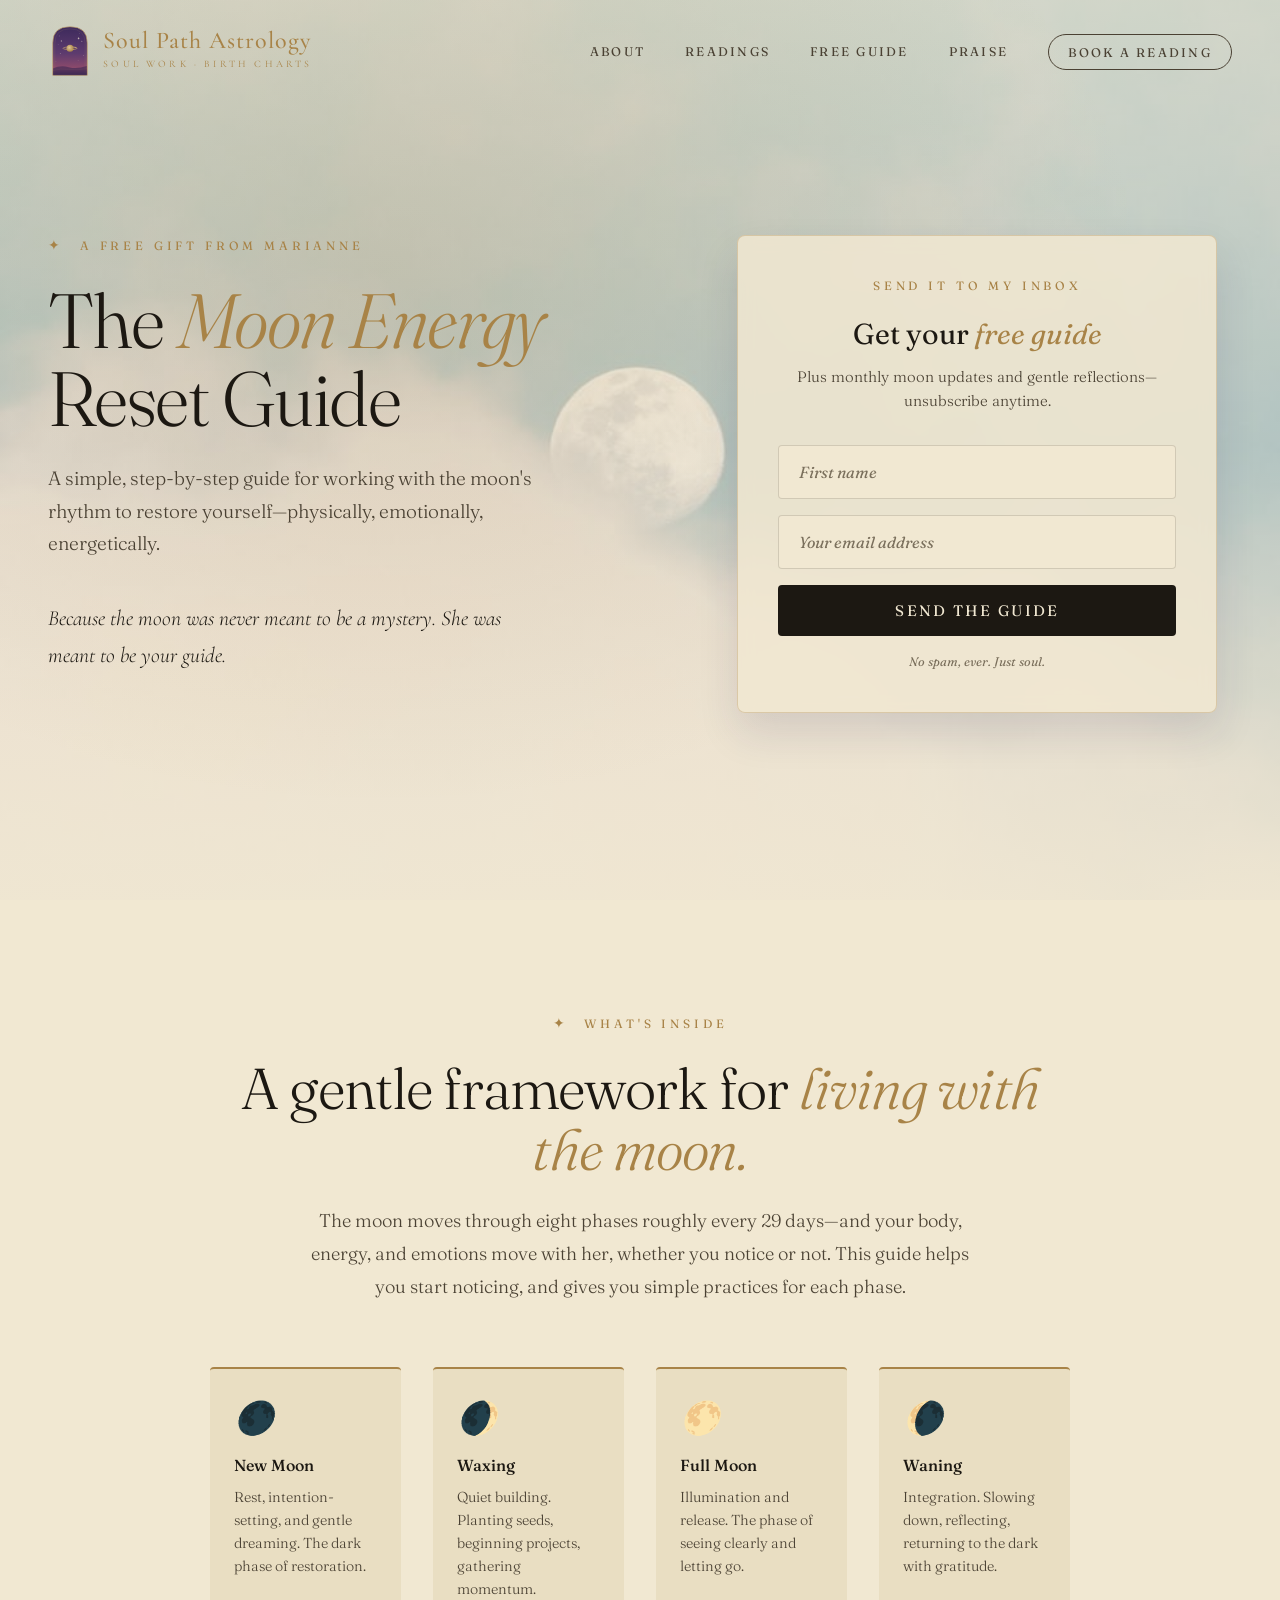
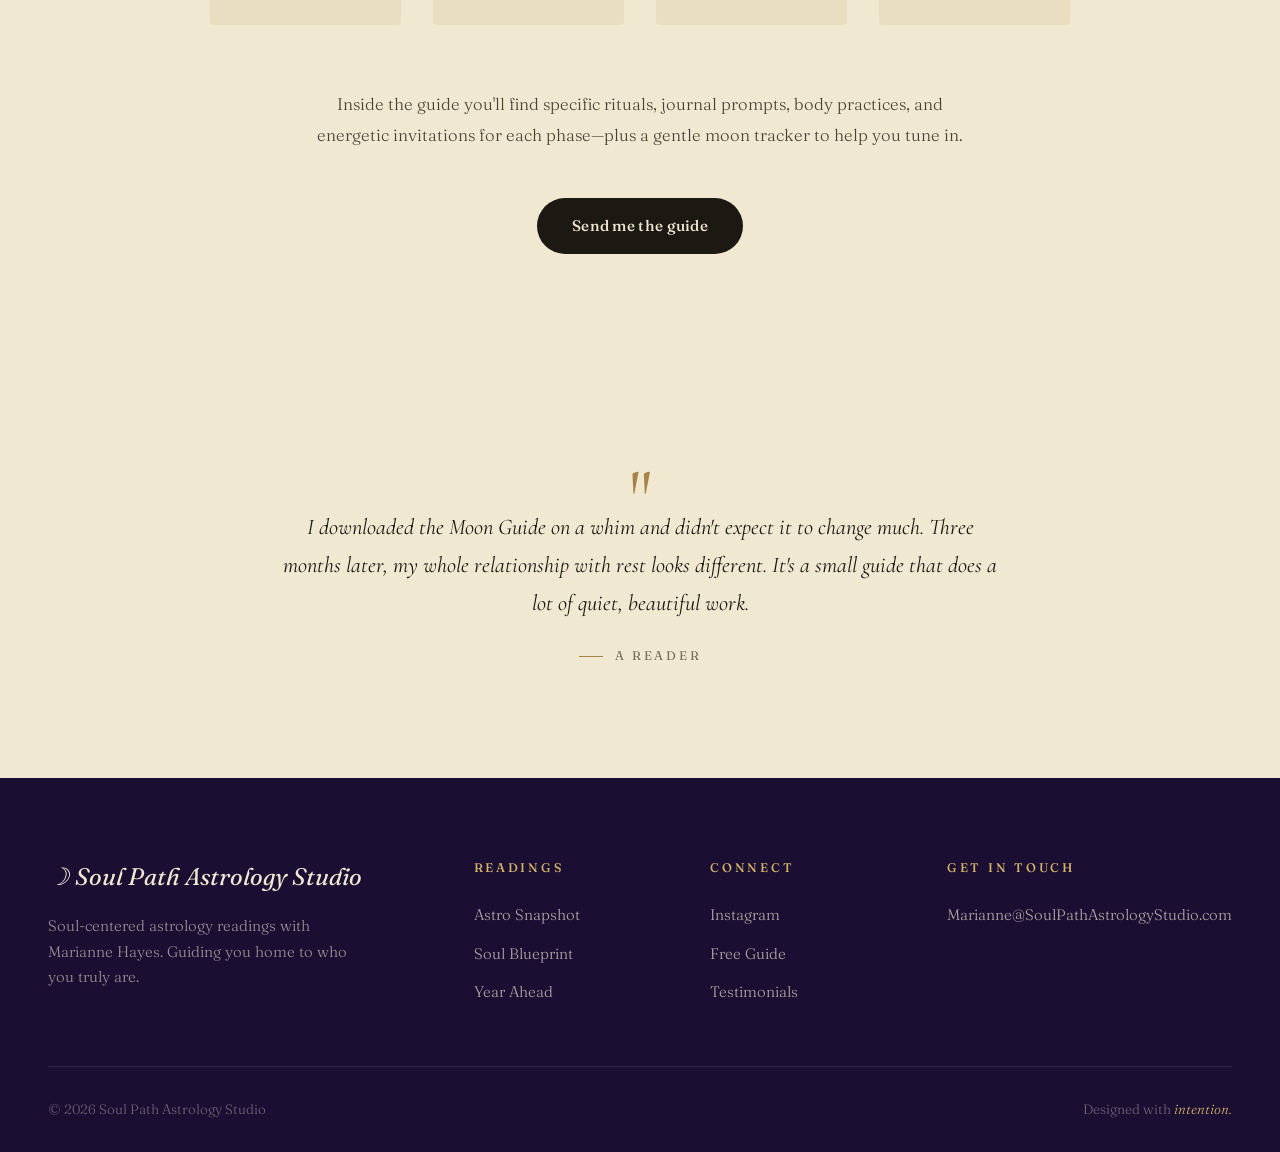
==== commit 85dd5384: "Add files via upload" ====
--- a/free-guide.html
+++ b/free-guide.html
@@ -10,7 +10,7 @@
 <link href="https://fonts.googleapis.com/css2?family=Fraunces:ital,opsz,wght@0,9..144,300;0,9..144,400;0,9..144,500;0,9..144,600;1,9..144,300;1,9..144,400;1,9..144,500&family=Cormorant+Garamond:ital,wght@0,300;0,400;0,500;1,300;1,400;1,500&display=swap" rel="stylesheet">
 <link rel="stylesheet" href="styles.css">
 </head>
-<body>
+<body class="page-guide">
 
 <!-- NAVIGATION -->
 <nav class="main-nav" id="mainNav">
--- a/styles.css
+++ b/styles.css
@@ -1,5 +1,6 @@
 /* ============================================================
    SOUL PATH ASTROLOGY — Shared Stylesheet
+   v10 — guide-hero readability pass (deeper gold + warmer overlay)
    ============================================================ */
 
 :root {
@@ -10,8 +11,8 @@
   --ink-soft: #4A4133;
   --ink-mute: #7A6F5C;
   --gold: #A88347;
-  --gold-light: #C9A86A;
-  --gold-bright: #DDBE7E;
+  --gold-light: #D6B266;
+  --gold-bright: #E6C77F;
   --night: #2D2150;
   --night-deep: #1A0E33;
   --night-glow: #5D3B7C;
@@ -570,7 +571,6 @@
 }
 
 .service-card h3 em { font-style: italic; color: var(--gold); }
-.service-card.featured h3 em { color: var(--gold-light); }
 
 .service-price {
   font-family: 'Cormorant Garamond', serif;
@@ -715,7 +715,11 @@
 .free-guide .section-label::before { color: var(--gold-light); }
 
 .free-guide h2 { color: var(--cream); margin-bottom: 1.5rem; }
-.free-guide h2 em { color: var(--gold-light); }
+.free-guide h2 em,
+.reading-book h2 em,
+.service-card.featured h3 em {
+  color: var(--gold-light);
+}
 
 .free-guide p {
   font-size: 1.1rem;
@@ -1113,7 +1117,6 @@
 .reading-book-content { position: relative; z-index: 1; max-width: 600px; margin: 0 auto; }
 
 .reading-book h2 { color: var(--cream); margin-bottom: 1rem; }
-.reading-book h2 em { color: var(--gold-light); }
 
 .reading-book p {
   color: rgba(241,232,210,0.85);
@@ -1210,9 +1213,9 @@
   inset: 0;
   background: linear-gradient(
     180deg,
-    rgba(241,232,210,0.55) 0%,
-    rgba(241,232,210,0.3) 50%,
-    rgba(241,232,210,0.85) 100%
+    rgba(241,232,210,0.78) 0%,
+    rgba(241,232,210,0.55) 50%,
+    rgba(241,232,210,0.92) 100%
   );
 }
 
@@ -1220,8 +1223,29 @@
   content: "";
   position: absolute;
   inset: 0;
-  background: radial-gradient(ellipse at 30% 30%, rgba(168,131,71,0.15), transparent 60%);
-}
+  background: radial-gradient(ellipse at 30% 30%, rgba(168,131,71,0.18), transparent 60%);
+}
+
+/* Scoped legibility tweaks: page sits on a light photo, so push gold deeper */
+.guide-hero .section-label,
+.guide-hero h1 em {
+  color: var(--gold);
+}
+
+.guide-hero ~ * .section-label { /* leave the rest of the page alone */ }
+
+/* Nav over the guide hero: darken slightly until scroll triggers .scrolled */
+body.page-guide nav.main-nav:not(.scrolled) .logo-text { color: var(--gold); }
+body.page-guide nav.main-nav:not(.scrolled) .logo-sub { color: var(--gold); opacity: 1; }
+body.page-guide nav.main-nav:not(.scrolled) .nav-links a { 
+  color: var(--ink-soft); 
+  opacity: 1;
+}
+body.page-guide nav.main-nav:not(.scrolled) .nav-links a:hover { color: var(--gold); }
+body.page-guide nav.main-nav:not(.scrolled) .nav-cta { 
+  border-color: var(--ink-soft); 
+}
+body.page-guide nav.main-nav:not(.scrolled) .menu-toggle { color: var(--gold); }
 
 .guide-hero-content {
   position: relative;
